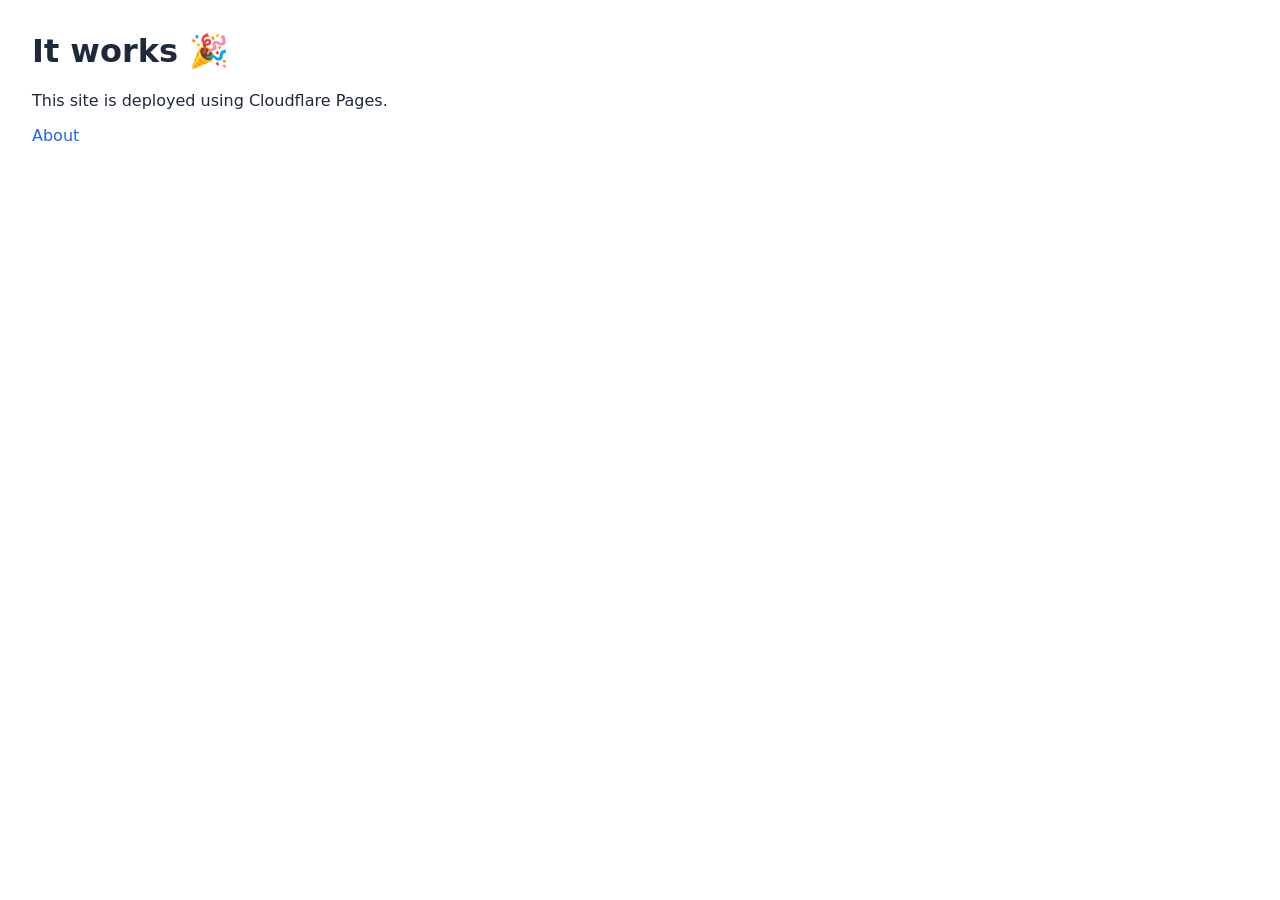
==== index.html @ 4fb7393d "Initial commit" ====
<!doctype html>
<html>
  <head>
    <meta charset="utf-8" />
    <meta name="viewport" content="width=device-width, initial-scale=1" />
    <meta name="color-scheme" content="light dark" />
    <title>Home</title>
    <link rel="icon" href="/assets/favicon.svg" type="image/svg+xml">
    <link rel="stylesheet" href="/assets/css/styles.css">
    <script defer src="/assets/js/main.js"></script>
  </head>
  <body>
    <h1>It works 🎉</h1>
    <p>This site is deployed using Cloudflare Pages.</p>
    <p><a href="/about/">About</a></p>
  </body>
</html>
---- assets/css/styles.css ----
:root {
  color-scheme: light dark;
  --color-bg: #ffffff;
  --color-text: #1e293b;
  --color-muted: #64748b;
  --color-accent: #2563eb;
  --color-border: #e2e8f0;
}

@media (prefers-color-scheme: dark) {
  :root {
    --color-bg: #0f172a;
    --color-text: #e2e8f0;
    --color-muted: #94a3b8;
    --color-accent: #60a5fa;
    --color-border: #1e293b;
  }
}

body {
  font-family: system-ui, sans-serif;
  margin: 2rem;
  background-color: var(--color-bg);
  color: var(--color-text);
}

a {
  text-decoration: none;
  color: var(--color-accent);
}
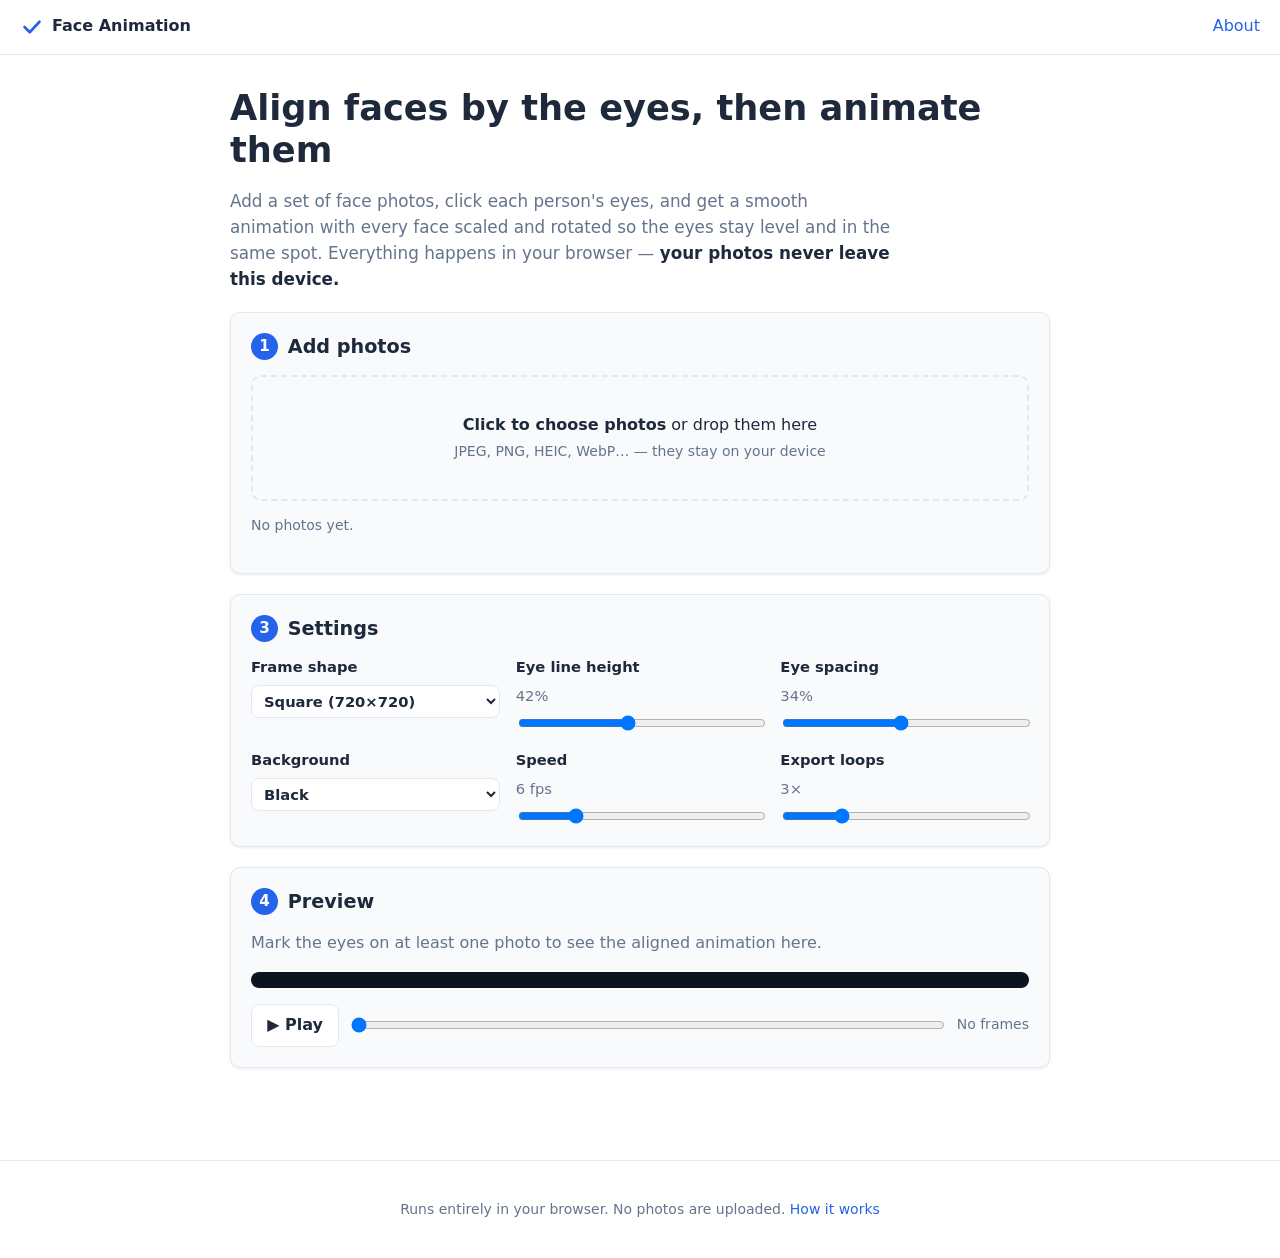
==== commit e530b816: "Build framework-free face-alignment animation app Implements the full client-side workflow described" ====
--- a/index.html
+++ b/index.html
@@ -1,17 +1,155 @@
 <!doctype html>
-<html>
+<html lang="en">
   <head>
     <meta charset="utf-8" />
     <meta name="viewport" content="width=device-width, initial-scale=1" />
     <meta name="color-scheme" content="light dark" />
-    <title>Home</title>
-    <link rel="icon" href="/assets/favicon.svg" type="image/svg+xml">
-    <link rel="stylesheet" href="/assets/css/styles.css">
-    <script defer src="/assets/js/main.js"></script>
+    <title>Face Animation — align faces by the eyes</title>
+    <meta
+      name="description"
+      content="Turn a set of face photos into a smooth animation, aligned so the eyes stay level and in the same position. Runs entirely in your browser — no uploads."
+    />
+    <link rel="icon" href="/assets/favicon.svg" type="image/svg+xml" />
+    <link rel="stylesheet" href="/assets/css/styles.css" />
+    <link rel="stylesheet" href="/assets/css/app.css" />
+    <script type="module" src="/assets/js/main.js"></script>
   </head>
   <body>
-    <h1>It works 🎉</h1>
-    <p>This site is deployed using Cloudflare Pages.</p>
-    <p><a href="/about/">About</a></p>
+    <header class="site-header">
+      <a class="brand" href="/">
+        <img src="/assets/favicon.svg" alt="" width="24" height="24" />
+        <span>Face Animation</span>
+      </a>
+      <nav>
+        <a href="/about/">About</a>
+      </nav>
+    </header>
+
+    <main>
+      <section class="hero">
+        <h1>Align faces by the eyes, then animate them</h1>
+        <p class="lead">
+          Add a set of face photos, click each person's eyes, and get a smooth
+          animation with every face scaled and rotated so the eyes stay level
+          and in the same spot. Everything happens in your browser —
+          <strong>your photos never leave this device.</strong>
+        </p>
+      </section>
+
+      <!-- Step 1: photos -->
+      <section class="step" aria-labelledby="h-photos">
+        <h2 id="h-photos"><span class="num">1</span> Add photos</h2>
+        <div
+          id="dropzone"
+          class="dropzone"
+          role="button"
+          tabindex="0"
+          aria-label="Add photos: click to choose files or drop images here"
+        >
+          <p><strong>Click to choose photos</strong> or drop them here</p>
+          <p class="muted small">JPEG, PNG, HEIC, WebP… — they stay on your device</p>
+        </div>
+        <input id="file-input" type="file" accept="image/*" multiple hidden />
+
+        <p id="empty-hint" class="muted small">No photos yet.</p>
+        <div id="photo-strip" class="photo-strip" aria-live="polite"></div>
+      </section>
+
+      <!-- Step 2: mark eyes -->
+      <section id="mark-section" class="step" aria-labelledby="h-mark" hidden>
+        <h2 id="h-mark"><span class="num">2</span> Mark the eyes</h2>
+        <p id="mark-status" class="status" aria-live="polite"></p>
+        <div class="mark-wrap">
+          <canvas id="mark-canvas" class="mark-canvas" width="640" height="460"></canvas>
+        </div>
+        <div class="controls">
+          <button id="btn-prev" type="button" class="btn">← Previous</button>
+          <button id="btn-next" type="button" class="btn">Next →</button>
+          <button id="btn-reset-marks" type="button" class="btn ghost">Reset this photo</button>
+          <span id="mark-progress" class="muted small"></span>
+        </div>
+      </section>
+
+      <!-- Step 3: settings -->
+      <section class="step" aria-labelledby="h-settings">
+        <h2 id="h-settings"><span class="num">3</span> Settings</h2>
+        <div class="settings-grid">
+          <label>
+            Frame shape
+            <select id="opt-size">
+              <option value="square" selected>Square (720×720)</option>
+              <option value="portrait">Portrait (720×960)</option>
+              <option value="landscape">Landscape (960×720)</option>
+            </select>
+          </label>
+          <label>
+            Eye line height <span id="opt-eyey-val" class="val"></span>
+            <input id="opt-eyey" type="range" min="20" max="70" value="42" />
+          </label>
+          <label>
+            Eye spacing <span id="opt-gap-val" class="val"></span>
+            <input id="opt-gap" type="range" min="15" max="55" value="34" />
+          </label>
+          <label>
+            Background
+            <select id="opt-bg">
+              <option value="#000000" selected>Black</option>
+              <option value="#ffffff">White</option>
+              <option value="#111827">Charcoal</option>
+              <option value="transparent">Transparent</option>
+            </select>
+          </label>
+          <label>
+            Speed <span id="opt-fps-val" class="val"></span>
+            <input id="opt-fps" type="range" min="1" max="24" value="6" />
+          </label>
+          <label>
+            Export loops <span id="opt-loops-val" class="val"></span>
+            <input id="opt-loops" type="range" min="1" max="10" value="3" />
+          </label>
+        </div>
+      </section>
+
+      <!-- Step 4: preview -->
+      <section class="step" aria-labelledby="h-preview">
+        <h2 id="h-preview"><span class="num">4</span> Preview</h2>
+        <p id="empty-preview" class="muted">
+          Mark the eyes on at least one photo to see the aligned animation here.
+        </p>
+        <div class="preview-wrap">
+          <canvas id="preview-canvas" class="preview-canvas" width="720" height="720" hidden></canvas>
+        </div>
+        <div class="controls">
+          <button id="btn-play" type="button" class="btn">▶ Play</button>
+          <input id="frame-scrub" type="range" min="0" max="0" value="0" class="scrub" aria-label="Scrub frames" />
+          <span id="frame-label" class="muted small"></span>
+        </div>
+      </section>
+
+      <!-- Step 5: export -->
+      <section id="export-section" class="step" aria-labelledby="h-export" hidden>
+        <h2 id="h-export"><span class="num">5</span> Export</h2>
+        <p class="muted small">
+          Records the animation to a video file using your browser's built-in
+          encoder (MP4 on Safari, WebM on Chrome/Edge).
+        </p>
+        <div class="controls">
+          <button id="btn-export" type="button" class="btn primary">● Record &amp; download</button>
+          <span id="export-status" class="muted small" aria-live="polite"></span>
+        </div>
+        <div id="download-area" class="download-area"></div>
+        <p id="export-note" class="muted small"></p>
+      </section>
+    </main>
+
+    <footer class="site-footer">
+      <p class="muted small">
+        Runs entirely in your browser. No photos are uploaded.
+        <a href="/about/">How it works</a>
+      </p>
+    </footer>
+
+    <!-- Magnifier loupe, positioned via JS -->
+    <canvas id="loupe" class="loupe" width="120" height="120" hidden></canvas>
   </body>
 </html>
--- a/assets/css/styles.css
+++ b/assets/css/styles.css
@@ -1,30 +1,96 @@
 :root {
   color-scheme: light dark;
   --color-bg: #ffffff;
+  --color-surface: #f8fafc;
   --color-text: #1e293b;
   --color-muted: #64748b;
   --color-accent: #2563eb;
+  --color-accent-contrast: #ffffff;
   --color-border: #e2e8f0;
+  --color-ok: #16a34a;
+  --color-todo: #d97706;
+  --radius: 10px;
+  --shadow: 0 1px 3px rgba(0, 0, 0, 0.08);
 }
 
 @media (prefers-color-scheme: dark) {
   :root {
     --color-bg: #0f172a;
+    --color-surface: #1e293b;
     --color-text: #e2e8f0;
     --color-muted: #94a3b8;
     --color-accent: #60a5fa;
-    --color-border: #1e293b;
+    --color-accent-contrast: #0b1220;
+    --color-border: #334155;
+    --color-ok: #4ade80;
+    --color-todo: #fbbf24;
+    --shadow: 0 1px 3px rgba(0, 0, 0, 0.4);
   }
 }
 
+* {
+  box-sizing: border-box;
+}
+
 body {
-  font-family: system-ui, sans-serif;
-  margin: 2rem;
+  font-family: system-ui, -apple-system, "Segoe UI", sans-serif;
+  margin: 0;
+  line-height: 1.55;
   background-color: var(--color-bg);
   color: var(--color-text);
 }
 
 a {
+  color: var(--color-accent);
   text-decoration: none;
-  color: var(--color-accent);
 }
+
+a:hover {
+  text-decoration: underline;
+}
+
+h1,
+h2,
+h3 {
+  line-height: 1.2;
+}
+
+.muted {
+  color: var(--color-muted);
+}
+
+.small {
+  font-size: 0.875rem;
+}
+
+/* Shared header / footer */
+.site-header {
+  display: flex;
+  align-items: center;
+  justify-content: space-between;
+  padding: 0.9rem 1.25rem;
+  border-bottom: 1px solid var(--color-border);
+}
+
+.brand {
+  display: inline-flex;
+  align-items: center;
+  gap: 0.5rem;
+  font-weight: 700;
+  color: var(--color-text);
+}
+
+.brand:hover {
+  text-decoration: none;
+}
+
+.site-header nav a {
+  font-weight: 500;
+}
+
+.site-footer {
+  border-top: 1px solid var(--color-border);
+  padding: 1.5rem 1.25rem;
+  text-align: center;
+  margin-top: 3rem;
+}
--- a/assets/css/app.css
+++ b/assets/css/app.css
@@ -0,0 +1,295 @@
+/* app.css — layout & components for the Face Animation tool. */
+
+main {
+  max-width: 860px;
+  margin: 0 auto;
+  padding: 1.5rem 1.25rem;
+}
+
+.hero h1 {
+  font-size: clamp(1.6rem, 4vw, 2.2rem);
+  margin: 0.5rem 0 0.75rem;
+}
+
+.lead {
+  color: var(--color-muted);
+  font-size: 1.05rem;
+  max-width: 62ch;
+}
+
+.lead strong {
+  color: var(--color-text);
+}
+
+/* Steps */
+.step {
+  background: var(--color-surface);
+  border: 1px solid var(--color-border);
+  border-radius: var(--radius);
+  padding: 1.25rem;
+  margin: 1.25rem 0;
+  box-shadow: var(--shadow);
+}
+
+.step h2 {
+  display: flex;
+  align-items: center;
+  gap: 0.6rem;
+  margin: 0 0 0.9rem;
+  font-size: 1.2rem;
+}
+
+.num {
+  display: inline-flex;
+  align-items: center;
+  justify-content: center;
+  width: 1.7rem;
+  height: 1.7rem;
+  border-radius: 50%;
+  background: var(--color-accent);
+  color: var(--color-accent-contrast);
+  font-size: 0.95rem;
+  font-weight: 700;
+  flex: none;
+}
+
+/* Dropzone */
+.dropzone {
+  border: 2px dashed var(--color-border);
+  border-radius: var(--radius);
+  padding: 2rem 1rem;
+  text-align: center;
+  cursor: pointer;
+  transition: border-color 0.15s, background 0.15s;
+}
+
+.dropzone:hover,
+.dropzone:focus-visible,
+.dropzone.drag {
+  border-color: var(--color-accent);
+  background: color-mix(in srgb, var(--color-accent) 8%, transparent);
+  outline: none;
+}
+
+.dropzone p {
+  margin: 0.25rem 0;
+}
+
+/* Photo strip */
+.photo-strip {
+  display: grid;
+  grid-template-columns: repeat(auto-fill, minmax(120px, 1fr));
+  gap: 0.75rem;
+  margin-top: 1rem;
+}
+
+.thumb {
+  position: relative;
+  border: 2px solid var(--color-border);
+  border-radius: var(--radius);
+  overflow: hidden;
+  background: var(--color-bg);
+}
+
+.thumb.active {
+  border-color: var(--color-accent);
+}
+
+.thumb img {
+  display: block;
+  width: 100%;
+  aspect-ratio: 1 / 1;
+  object-fit: cover;
+  cursor: pointer;
+}
+
+.badge {
+  position: absolute;
+  top: 6px;
+  left: 6px;
+  font-size: 0.72rem;
+  font-weight: 600;
+  padding: 2px 7px;
+  border-radius: 999px;
+  color: #fff;
+}
+
+.badge.ok {
+  background: var(--color-ok);
+}
+
+.badge.todo {
+  background: var(--color-todo);
+}
+
+.thumb-controls {
+  display: flex;
+  justify-content: flex-end;
+  gap: 2px;
+  padding: 4px;
+}
+
+.icon-btn {
+  border: 1px solid var(--color-border);
+  background: var(--color-bg);
+  color: var(--color-text);
+  width: 28px;
+  height: 28px;
+  border-radius: 6px;
+  cursor: pointer;
+  font-size: 0.85rem;
+  line-height: 1;
+}
+
+.icon-btn:hover {
+  border-color: var(--color-accent);
+  color: var(--color-accent);
+}
+
+/* Marking */
+.status {
+  margin: 0 0 0.75rem;
+  min-height: 1.4em;
+}
+
+.mark-wrap,
+.preview-wrap {
+  display: flex;
+  justify-content: center;
+  background: #0b1220;
+  border-radius: var(--radius);
+  padding: 0.5rem;
+  overflow: auto;
+}
+
+.mark-canvas {
+  cursor: crosshair;
+  max-width: 100%;
+  height: auto;
+  touch-action: none;
+}
+
+.preview-canvas {
+  max-width: 100%;
+  height: auto;
+  background:
+    repeating-conic-gradient(#334155 0% 25%, #1e293b 0% 50%) 50% / 24px 24px;
+  border-radius: 6px;
+}
+
+/* Loupe magnifier */
+.loupe {
+  position: fixed;
+  z-index: 50;
+  width: 120px;
+  height: 120px;
+  border: 2px solid #fff;
+  border-radius: 50%;
+  box-shadow: 0 2px 12px rgba(0, 0, 0, 0.5);
+  pointer-events: none;
+}
+
+/* Controls */
+.controls {
+  display: flex;
+  flex-wrap: wrap;
+  align-items: center;
+  gap: 0.6rem;
+  margin-top: 1rem;
+}
+
+.btn {
+  font: inherit;
+  font-weight: 600;
+  padding: 0.5rem 0.95rem;
+  border-radius: 8px;
+  border: 1px solid var(--color-border);
+  background: var(--color-bg);
+  color: var(--color-text);
+  cursor: pointer;
+  transition: border-color 0.15s, background 0.15s;
+}
+
+.btn:hover {
+  border-color: var(--color-accent);
+}
+
+.btn:disabled {
+  opacity: 0.5;
+  cursor: not-allowed;
+}
+
+.btn.primary {
+  background: var(--color-accent);
+  color: var(--color-accent-contrast);
+  border-color: var(--color-accent);
+}
+
+.btn.primary:hover {
+  filter: brightness(1.05);
+}
+
+.btn.ghost {
+  background: transparent;
+}
+
+.scrub {
+  flex: 1 1 160px;
+  min-width: 120px;
+}
+
+/* Settings */
+.settings-grid {
+  display: grid;
+  grid-template-columns: repeat(auto-fit, minmax(210px, 1fr));
+  gap: 1rem;
+}
+
+.settings-grid label {
+  display: flex;
+  flex-direction: column;
+  gap: 0.35rem;
+  font-weight: 600;
+  font-size: 0.92rem;
+}
+
+.settings-grid select,
+.settings-grid input[type="range"] {
+  font: inherit;
+  width: 100%;
+}
+
+.settings-grid select {
+  padding: 0.4rem 0.5rem;
+  border-radius: 8px;
+  border: 1px solid var(--color-border);
+  background: var(--color-bg);
+  color: var(--color-text);
+}
+
+.val {
+  font-weight: 500;
+  color: var(--color-muted);
+}
+
+/* Export */
+.download-area {
+  margin-top: 0.9rem;
+}
+
+.download-area .btn {
+  display: inline-block;
+}
+
+/* About page */
+.prose {
+  max-width: 68ch;
+}
+
+.prose h2 {
+  margin-top: 2rem;
+}
+
+.prose li {
+  margin: 0.3rem 0;
+}
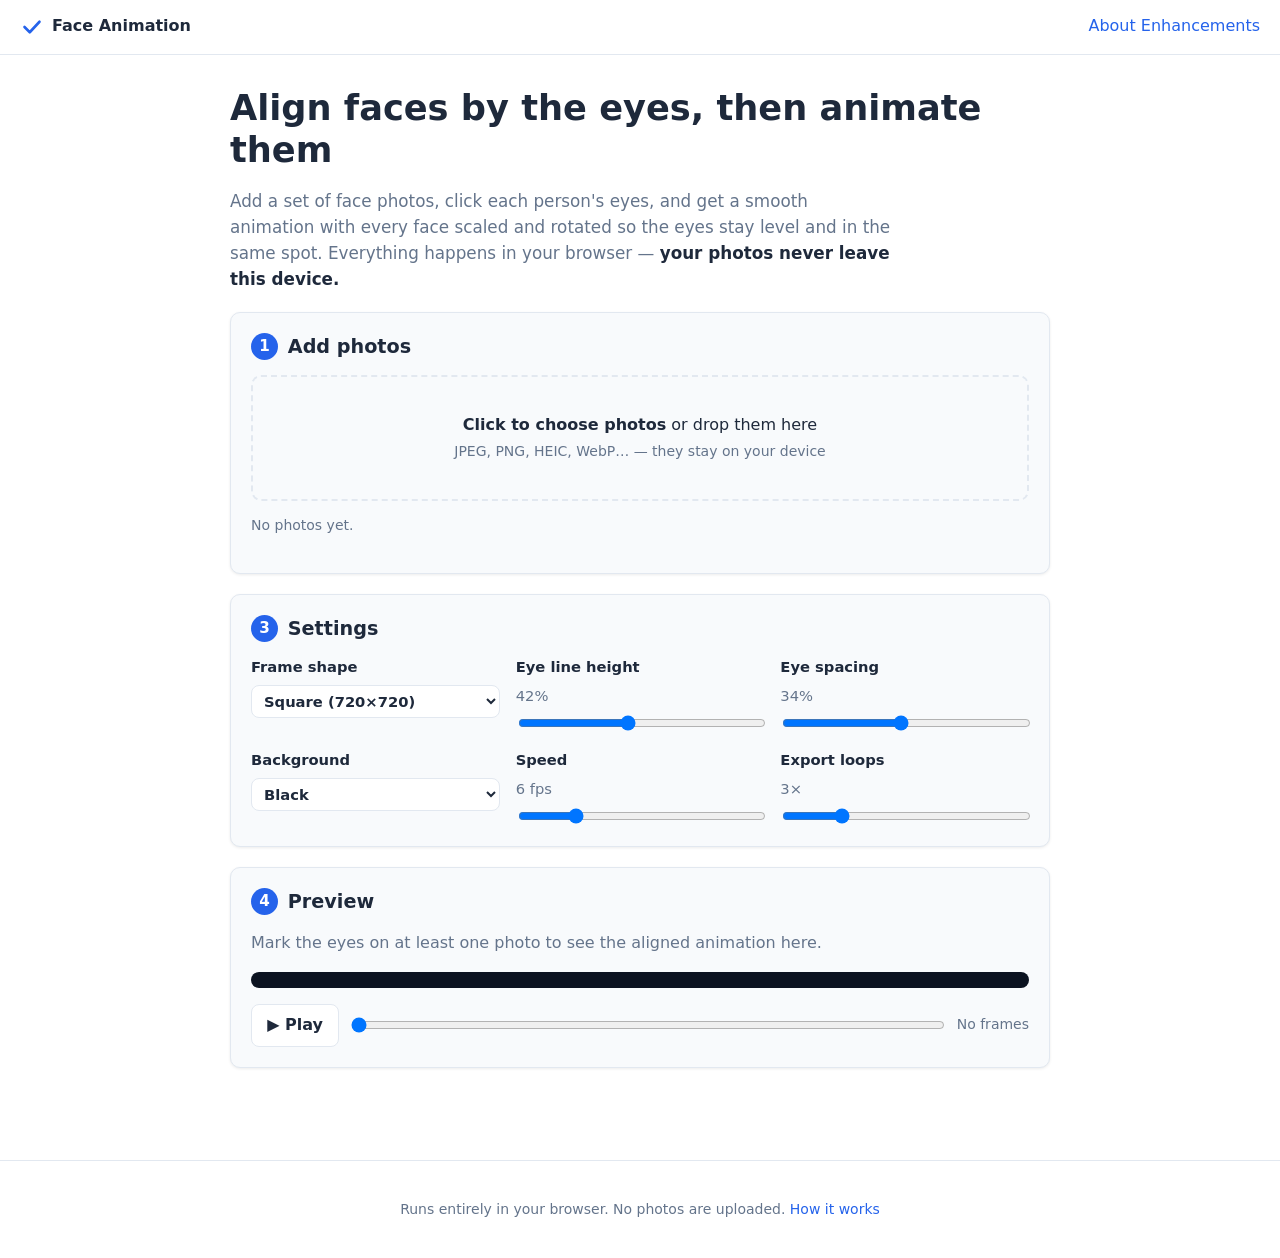
==== commit 80cf0494: "Add enhancements page with ideas for future improvements Creates /enhancements.html with a numbered " ====
--- a/index.html
+++ b/index.html
@@ -22,6 +22,7 @@
       </a>
       <nav>
         <a href="/about/">About</a>
+        <a href="/enhancements.html">Enhancements</a>
       </nav>
     </header>
 
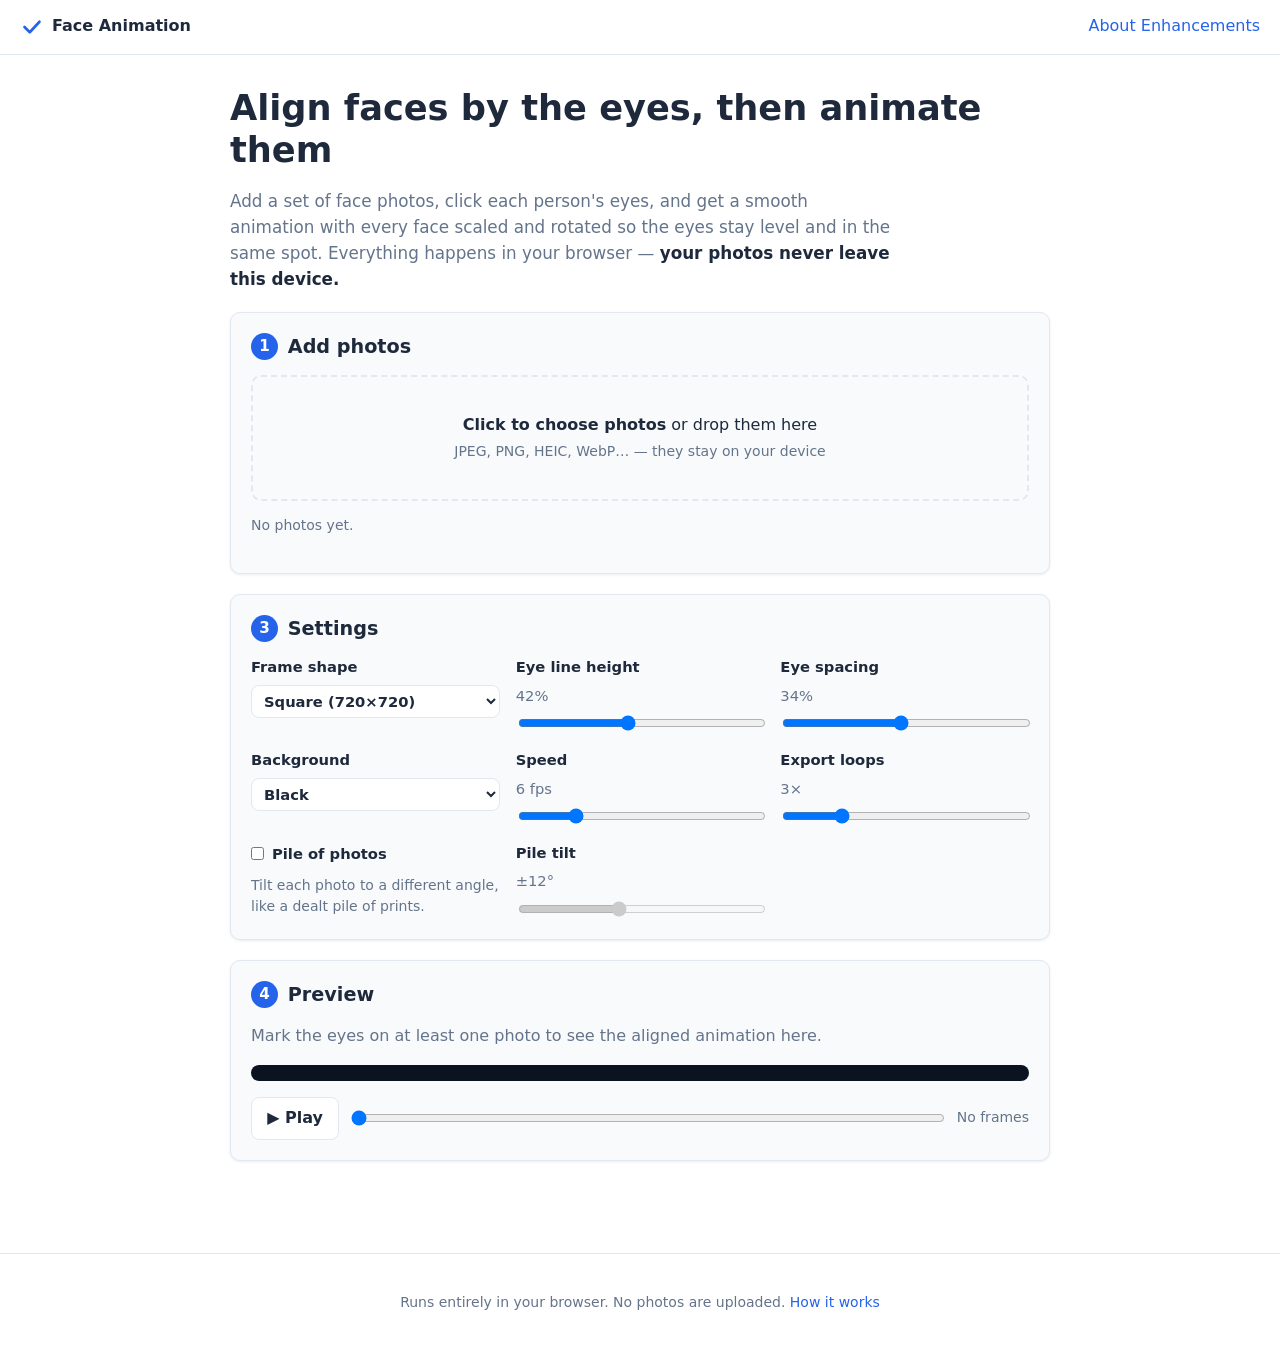
==== commit 988c3743: "Add "Pile of photos" mode: tilt each frame like a dealt print Adds an option that rotates each align" ====
--- a/index.html
+++ b/index.html
@@ -108,6 +108,18 @@
             Export loops <span id="opt-loops-val" class="val"></span>
             <input id="opt-loops" type="range" min="1" max="10" value="3" />
           </label>
+          <label class="check">
+            <input id="opt-pile" type="checkbox" />
+            Pile of photos
+            <span class="muted small hint"
+              >Tilt each photo to a different angle, like a dealt pile of
+              prints.</span
+            >
+          </label>
+          <label>
+            Pile tilt <span id="opt-tilt-val" class="val"></span>
+            <input id="opt-tilt" type="range" min="0" max="30" value="12" />
+          </label>
         </div>
       </section>
 
--- a/assets/css/app.css
+++ b/assets/css/app.css
@@ -272,6 +272,25 @@
   color: var(--color-muted);
 }
 
+/* Checkbox-style settings (e.g. "Pile of photos") sit inline rather than
+   stacking label-over-control like the sliders. */
+.settings-grid label.check {
+  flex-direction: row;
+  align-items: center;
+  flex-wrap: wrap;
+  gap: 0.5rem;
+}
+
+.settings-grid label.check input[type="checkbox"] {
+  width: auto;
+  margin: 0;
+}
+
+.settings-grid .hint {
+  flex-basis: 100%;
+  font-weight: 400;
+}
+
 /* Export */
 .download-area {
   margin-top: 0.9rem;
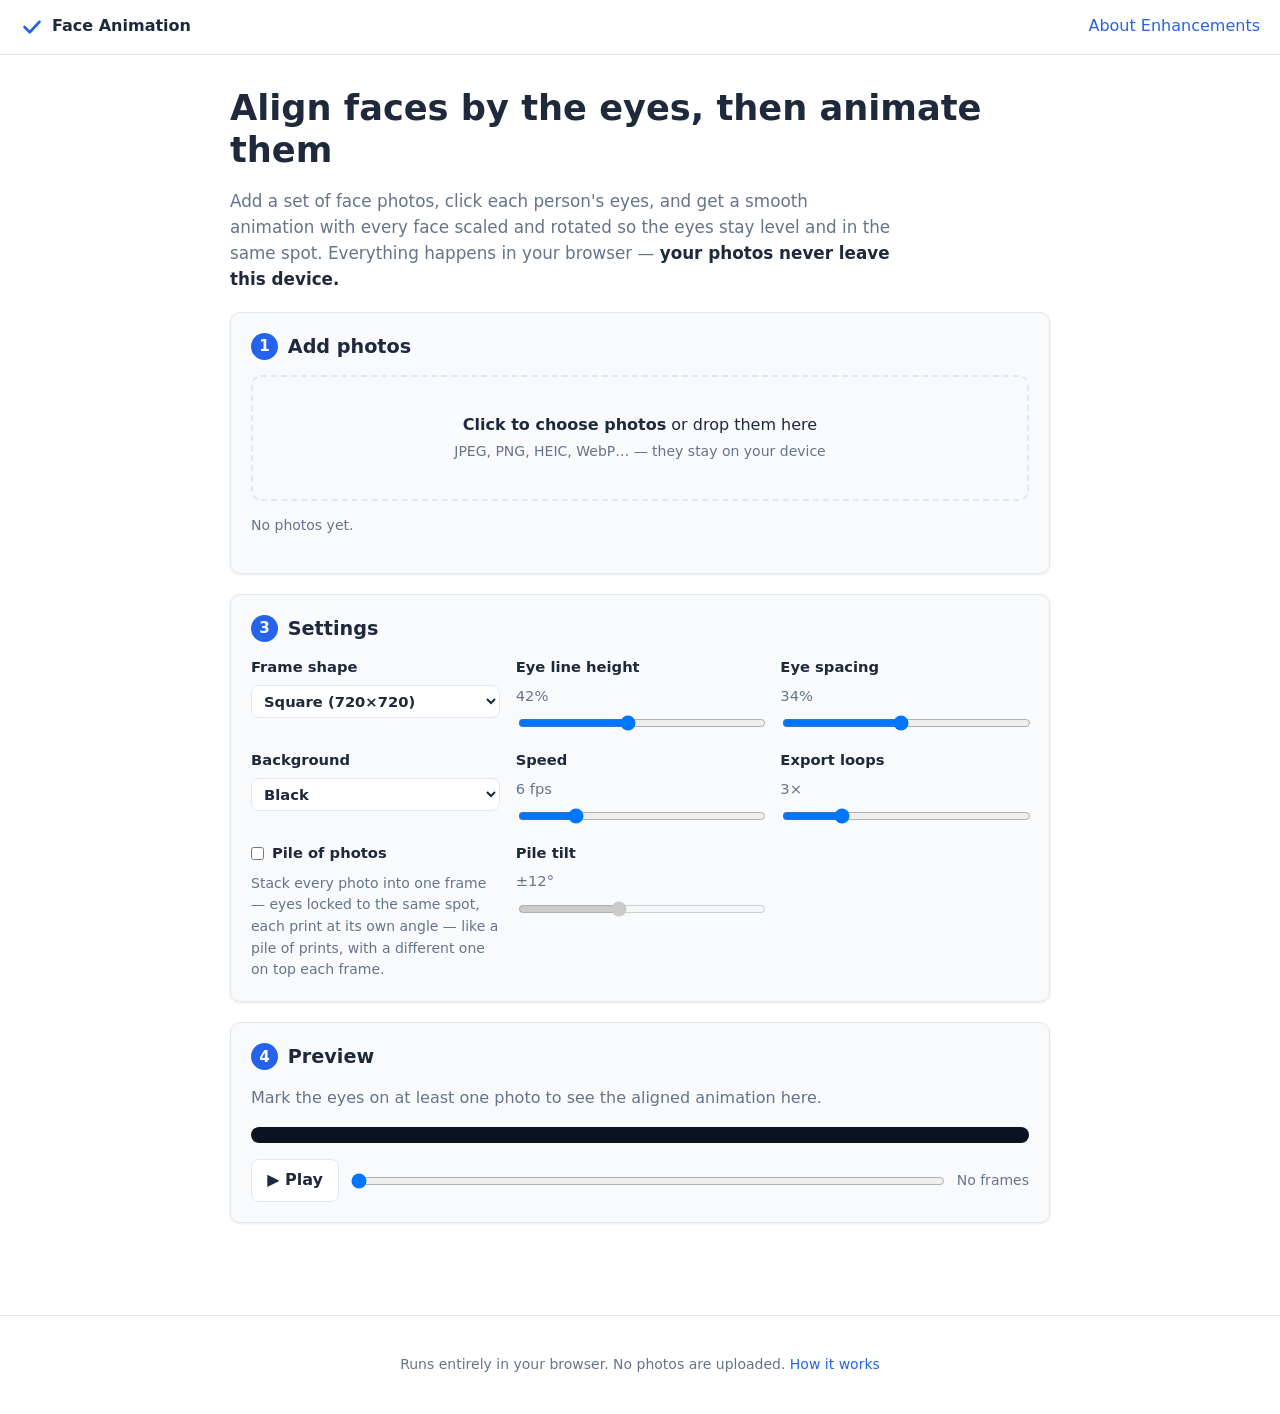
==== commit df4150a5: "Stack photos into a fanned pile with eyes locked Pile mode previously tilted a single full-bleed pho" ====
--- a/index.html
+++ b/index.html
@@ -112,8 +112,9 @@
             <input id="opt-pile" type="checkbox" />
             Pile of photos
             <span class="muted small hint"
-              >Tilt each photo to a different angle, like a dealt pile of
-              prints.</span
+              >Stack every photo into one frame — eyes locked to the same spot,
+              each print at its own angle — like a pile of prints, with a
+              different one on top each frame.</span
             >
           </label>
           <label>
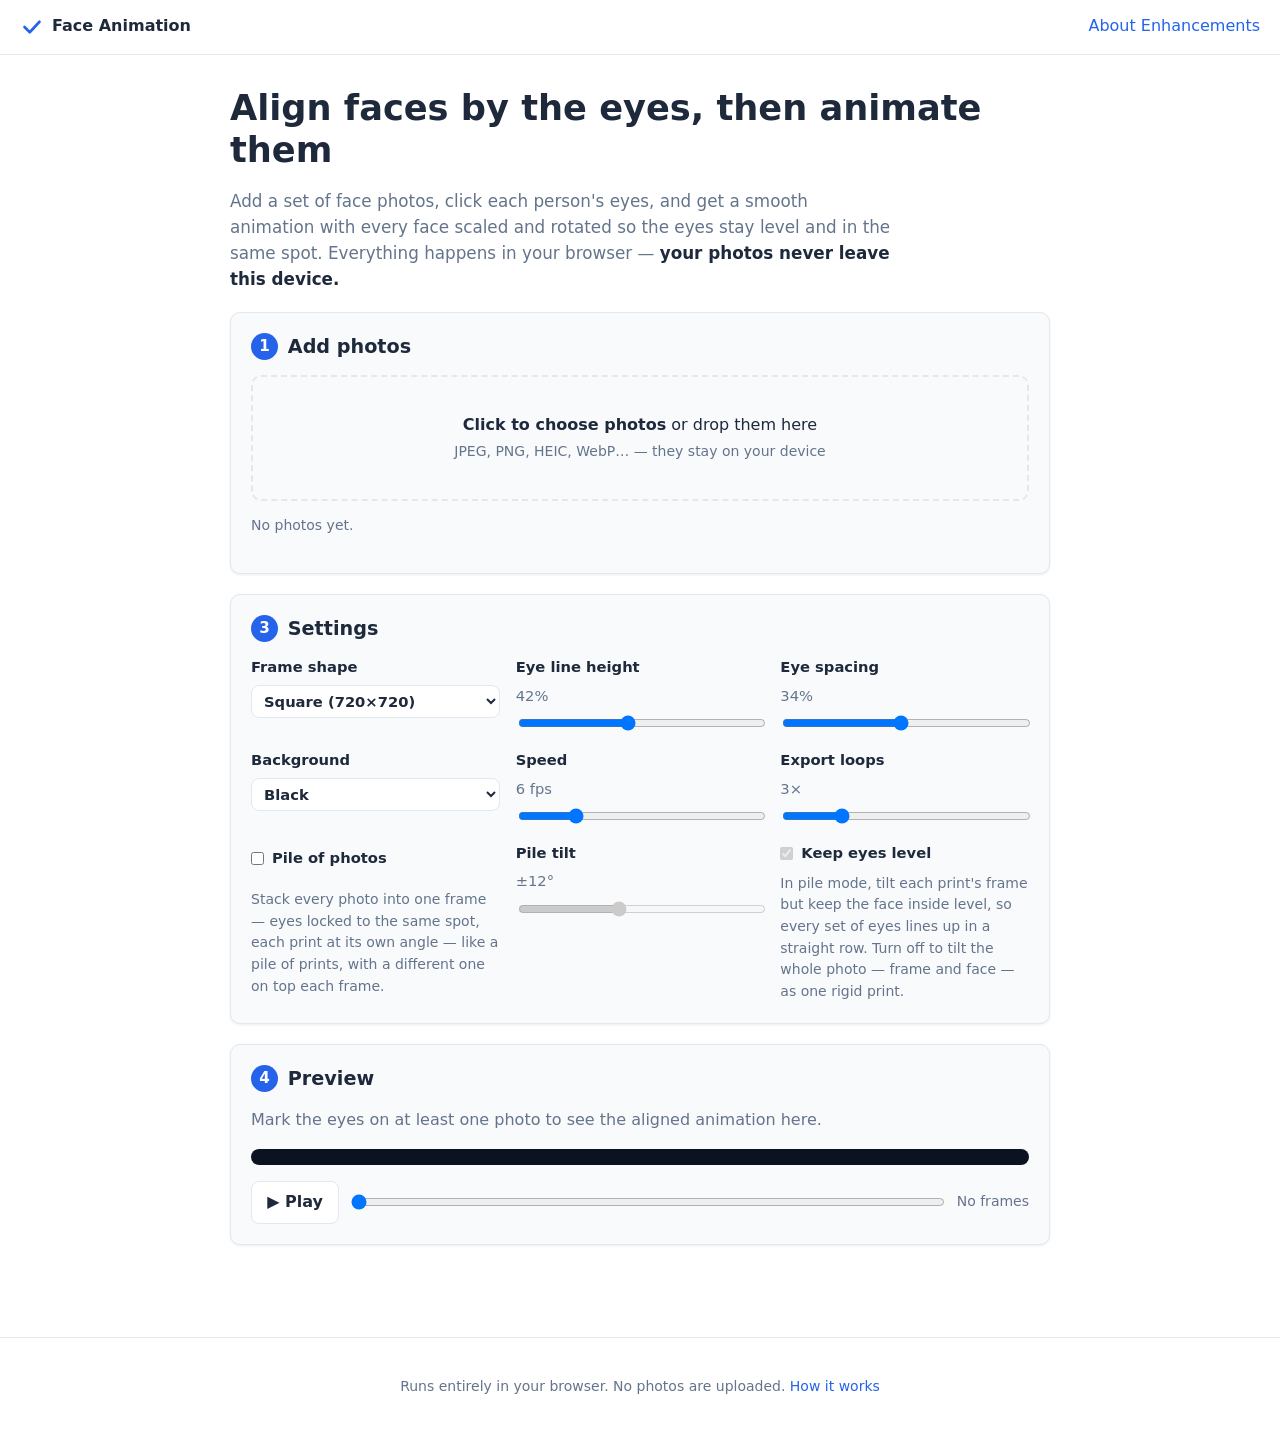
==== commit f31a349c: "Add "Keep eyes level" toggle for pile mode Decouple the print frame tilt from the face rotation in d" ====
--- a/index.html
+++ b/index.html
@@ -121,6 +121,15 @@
             Pile tilt <span id="opt-tilt-val" class="val"></span>
             <input id="opt-tilt" type="range" min="0" max="30" value="12" />
           </label>
+          <label class="check">
+            <input id="opt-level-eyes" type="checkbox" checked />
+            Keep eyes level
+            <span class="muted small hint"
+              >In pile mode, tilt each print's frame but keep the face inside
+              level, so every set of eyes lines up in a straight row. Turn off
+              to tilt the whole photo — frame and face — as one rigid print.</span
+            >
+          </label>
         </div>
       </section>
 
